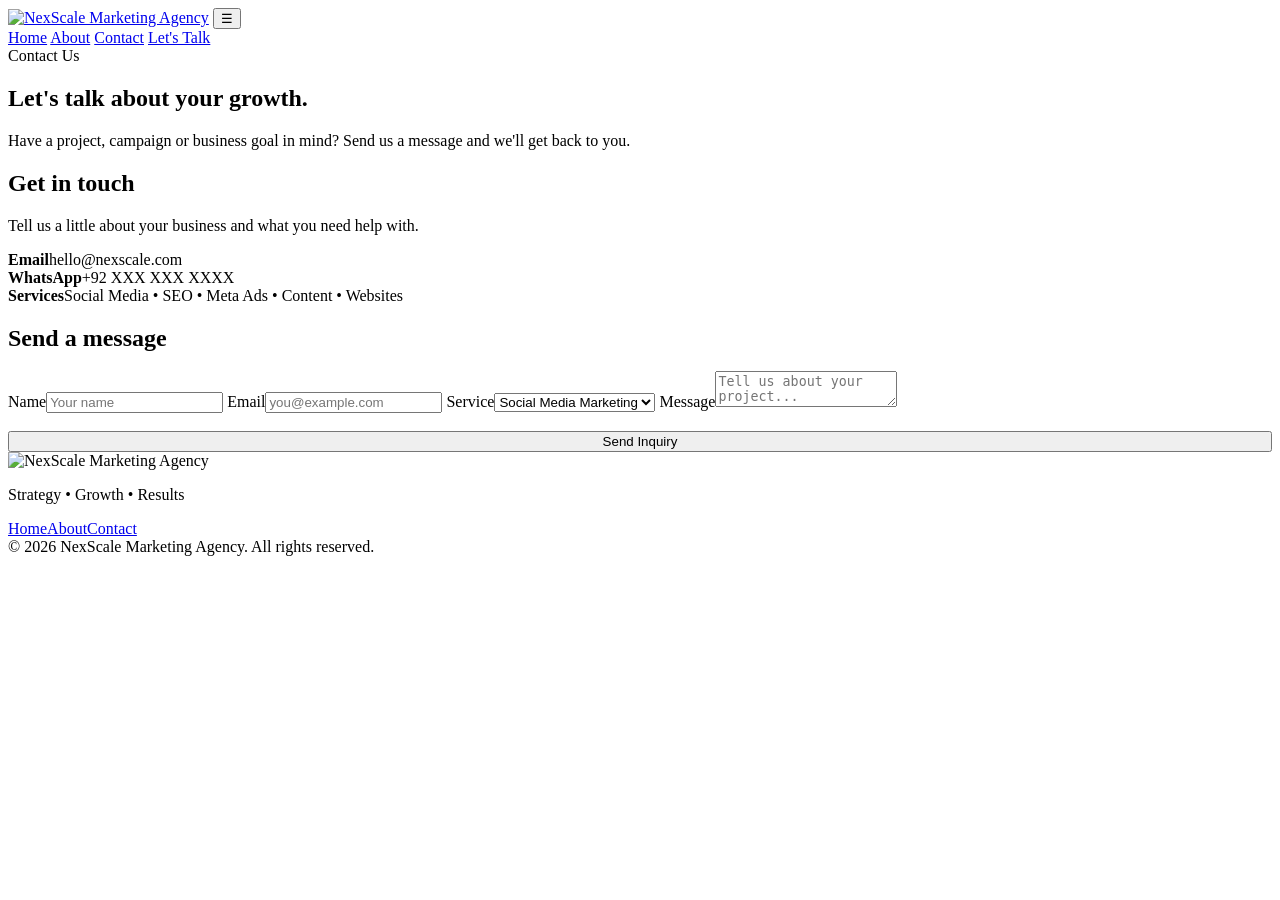
==== index.html @ 820cfad3 "Nexscale website" ====
<!doctype html>
<html lang="en">
<head>
<meta charset="utf-8">
<meta name="viewport" content="width=device-width,initial-scale=1">
<meta name="description" content="NexScale Marketing Agency — digital marketing services focused on strategy, growth and results.">
<title>Contact | NexScale Marketing Agency</title>
<link rel="stylesheet" href="style.css">
</head>
<body>
<header><div class="container nav">
<a href="index.html"><img class="logo" src="assets/logo.png" alt="NexScale Marketing Agency"></a>
<button class="menu" aria-label="Open menu">☰</button>
<nav>
    <a class="" href="index.html">Home</a>
    <a class="" href="about.html">About</a>
    <a class="active" href="contact.html">Contact</a>
    <a class="btn btn-primary" href="contact.html">Let's Talk</a></nav>
</div></header>

<main>
<section class="page-hero"><div class="container"><div class="kicker">Contact Us</div><h1>Let's talk about your <span>growth.</span></h1><p class="lead" style="margin-left:0;margin-bottom:0">Have a project, campaign or business goal in mind? Send us a message and we'll get back to you.</p></div></section>
<section class="section"><div class="container contact-grid">
<div class="contact-info">
<h2>Get in touch</h2>
<p style="color:var(--muted);margin-top:10px">Tell us a little about your business and what you need help with.</p>
<div class="contact-item"><strong>Email</strong><span>hello@nexscale.com</span></div>
<div class="contact-item"><strong>WhatsApp</strong><span>+92 XXX XXX XXXX</span></div>
<div class="contact-item"><strong>Services</strong><span>Social Media • SEO • Meta Ads • Content • Websites</span></div>
</div>
<form id="contact-form">
<h2>Send a message</h2>
<label for="name">Name</label><input id="name" name="name" required placeholder="Your name">
<label for="email">Email</label><input id="email" name="email" type="email" required placeholder="you@example.com">
<label for="service">Service</label><select id="service" name="service"><option>Social Media Marketing</option><option>Meta Advertising</option><option>SEO</option><option>Content Creation</option><option>Website Solutions</option><option>Other</option></select>
<label for="message">Message</label><textarea id="message" name="message" required placeholder="Tell us about your project..."></textarea>
<button class="btn btn-primary" type="submit" style="margin-top:18px;width:100%">Send Inquiry</button>
</form>
</div></section>
</main>

<footer><div class="container">
<div class="footer-top">
<div><img class="footer-logo" src="assets/logo.png" alt="NexScale Marketing Agency"><p>Strategy • Growth • Results</p></div>
<div class="footer-links"><a href="index.html">Home</a><a href="about.html">About</a><a href="contact.html">Contact</a></div>
</div>
<div class="copyright">© 2026 NexScale Marketing Agency. All rights reserved.</div>
</div></footer>
<script src="script.js"></script>
</body></html>
---- style.css ----
const menu=document.querySelector('.menu');
const nav=document.querySelector('nav');
if(menu) menu.addEventListener('click',()=>nav.classList.toggle('open'));
document.querySelectorAll('nav a').forEach(a=>a.addEventListener('click',()=>nav.classList.remove('open')));
const form=document.querySelector('#contact-form');
if(form){
  form.addEventListener('submit',e=>{
    e.preventDefault();
    const data=new FormData(form);
    const subject=encodeURIComponent('New NexScale Website Inquiry');
    const body=encodeURIComponent(
      `Name: ${data.get('name')}\nEmail: ${data.get('email')}\nService: ${data.get('service')}\nMessage: ${data.get('message')}`
    );
    window.location.href=`mailto:hello@nexscale.example?subject=${subject}&body=${body}`;
  });
}
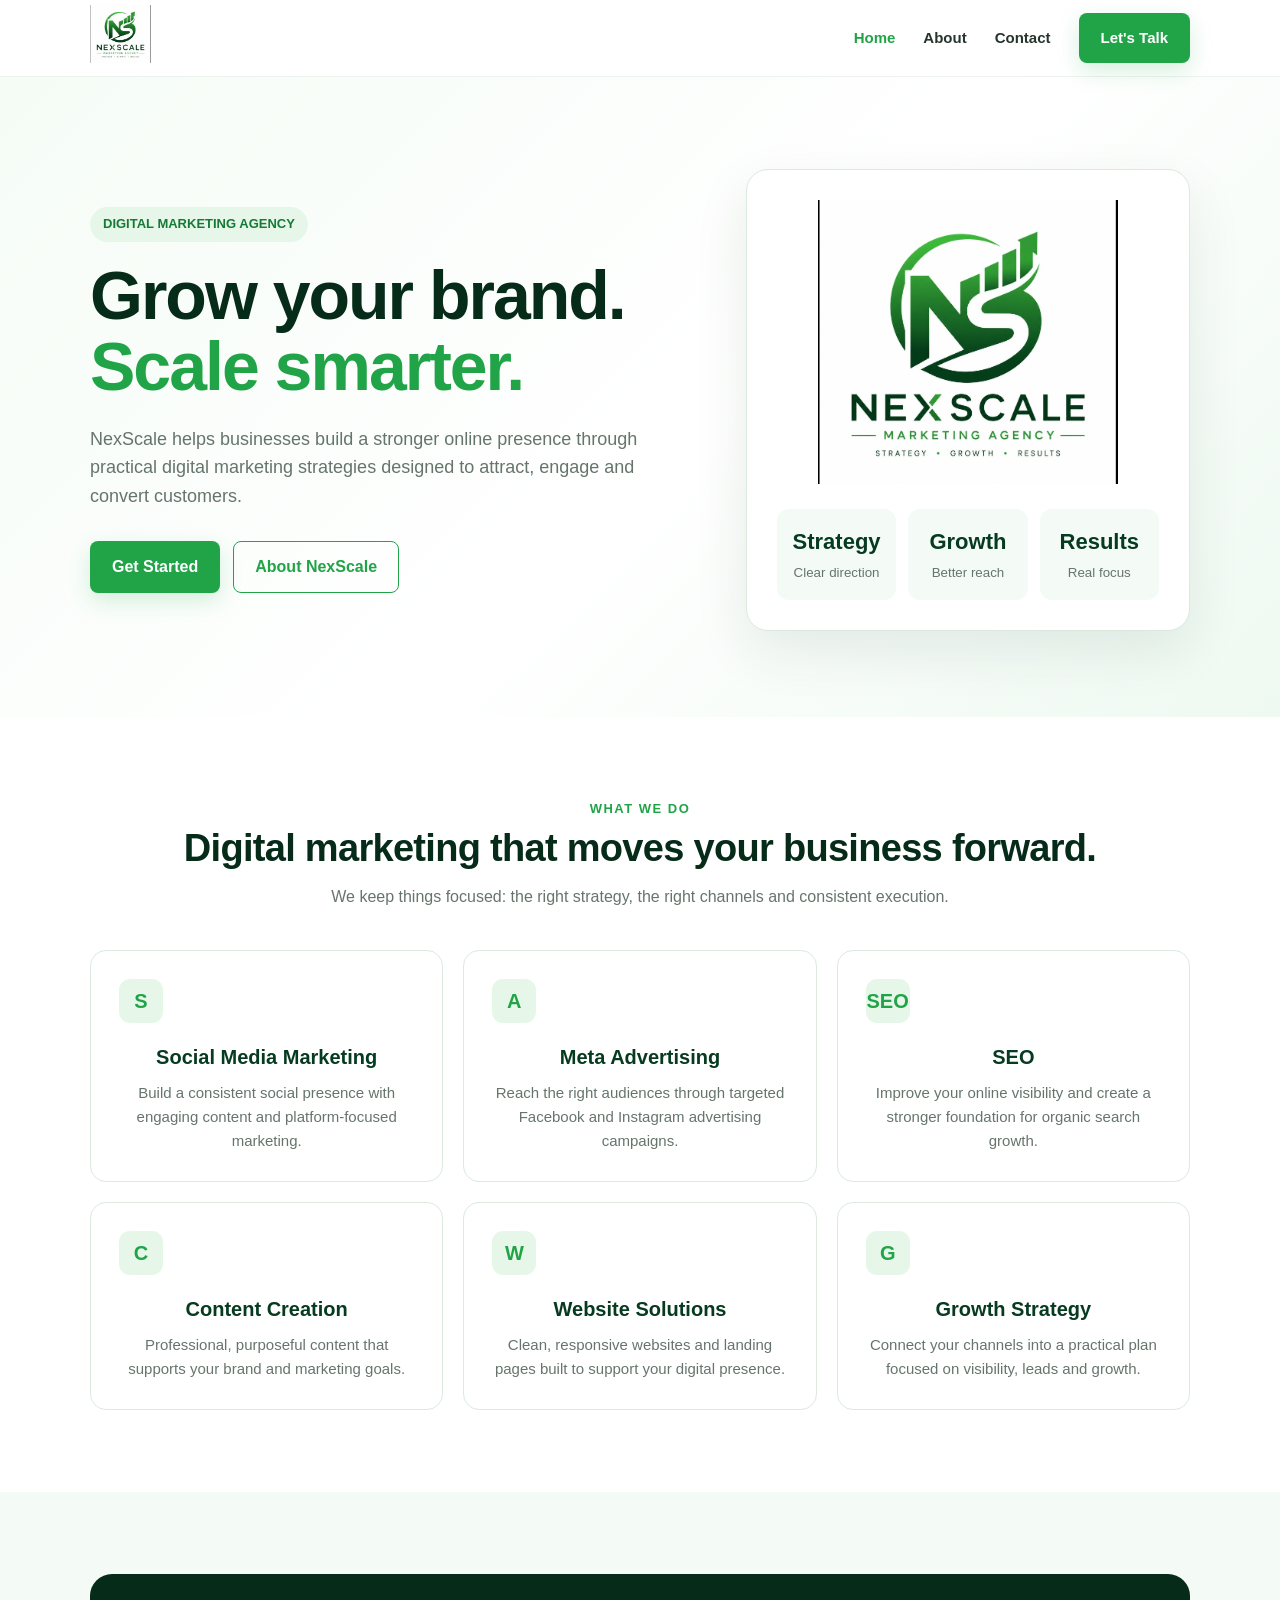
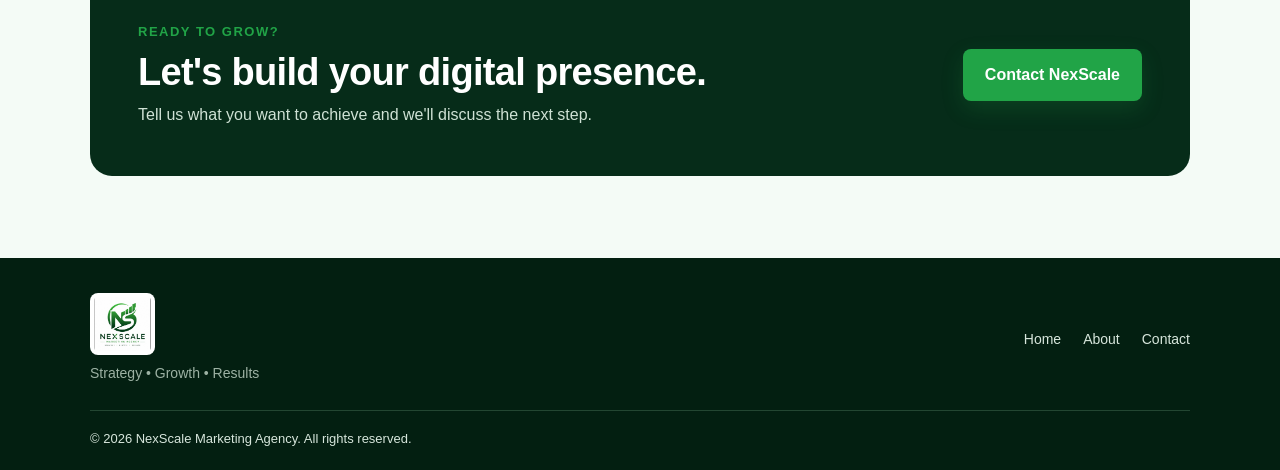
==== commit 87d626e8: "Fix website files and add logo" ====
--- a/index.html
+++ b/index.html
@@ -4,7 +4,7 @@
 <meta charset="utf-8">
 <meta name="viewport" content="width=device-width,initial-scale=1">
 <meta name="description" content="NexScale Marketing Agency — digital marketing services focused on strategy, growth and results.">
-<title>Contact | NexScale Marketing Agency</title>
+<title>Home | NexScale Marketing Agency</title>
 <link rel="stylesheet" href="style.css">
 </head>
 <body>
@@ -12,31 +12,43 @@
 <a href="index.html"><img class="logo" src="assets/logo.png" alt="NexScale Marketing Agency"></a>
 <button class="menu" aria-label="Open menu">☰</button>
 <nav>
-    <a class="" href="index.html">Home</a>
+    <a class="active" href="index.html">Home</a>
     <a class="" href="about.html">About</a>
-    <a class="active" href="contact.html">Contact</a>
+    <a class="" href="contact.html">Contact</a>
     <a class="btn btn-primary" href="contact.html">Let's Talk</a></nav>
 </div></header>
 
 <main>
-<section class="page-hero"><div class="container"><div class="kicker">Contact Us</div><h1>Let's talk about your <span>growth.</span></h1><p class="lead" style="margin-left:0;margin-bottom:0">Have a project, campaign or business goal in mind? Send us a message and we'll get back to you.</p></div></section>
-<section class="section"><div class="container contact-grid">
-<div class="contact-info">
-<h2>Get in touch</h2>
-<p style="color:var(--muted);margin-top:10px">Tell us a little about your business and what you need help with.</p>
-<div class="contact-item"><strong>Email</strong><span>hello@nexscale.com</span></div>
-<div class="contact-item"><strong>WhatsApp</strong><span>+92 XXX XXX XXXX</span></div>
-<div class="contact-item"><strong>Services</strong><span>Social Media • SEO • Meta Ads • Content • Websites</span></div>
+<section class="hero"><div class="container hero-grid">
+<div>
+<span class="badge">DIGITAL MARKETING AGENCY</span>
+<h1>Grow your brand.<br><span>Scale smarter.</span></h1>
+<p>NexScale helps businesses build a stronger online presence through practical digital marketing strategies designed to attract, engage and convert customers.</p>
+<div class="actions"><a class="btn btn-primary" href="contact.html">Get Started</a><a class="btn btn-outline" href="about.html">About NexScale</a></div>
 </div>
-<form id="contact-form">
-<h2>Send a message</h2>
-<label for="name">Name</label><input id="name" name="name" required placeholder="Your name">
-<label for="email">Email</label><input id="email" name="email" type="email" required placeholder="you@example.com">
-<label for="service">Service</label><select id="service" name="service"><option>Social Media Marketing</option><option>Meta Advertising</option><option>SEO</option><option>Content Creation</option><option>Website Solutions</option><option>Other</option></select>
-<label for="message">Message</label><textarea id="message" name="message" required placeholder="Tell us about your project..."></textarea>
-<button class="btn btn-primary" type="submit" style="margin-top:18px;width:100%">Send Inquiry</button>
-</form>
+<div class="hero-card"><img src="assets/logo.png" alt="NexScale logo"><div class="stats">
+<div class="stat"><strong>Strategy</strong><small>Clear direction</small></div>
+<div class="stat"><strong>Growth</strong><small>Better reach</small></div>
+<div class="stat"><strong>Results</strong><small>Real focus</small></div>
+</div></div>
 </div></section>
+
+<section class="section"><div class="container center">
+<div class="kicker">What We Do</div><h2>Digital marketing that moves your business forward.</h2>
+<p class="lead">We keep things focused: the right strategy, the right channels and consistent execution.</p>
+<div class="cards">
+<div class="card"><div class="icon">S</div><h3>Social Media Marketing</h3><p>Build a consistent social presence with engaging content and platform-focused marketing.</p></div>
+<div class="card"><div class="icon">A</div><h3>Meta Advertising</h3><p>Reach the right audiences through targeted Facebook and Instagram advertising campaigns.</p></div>
+<div class="card"><div class="icon">SEO</div><h3>SEO</h3><p>Improve your online visibility and create a stronger foundation for organic search growth.</p></div>
+<div class="card"><div class="icon">C</div><h3>Content Creation</h3><p>Professional, purposeful content that supports your brand and marketing goals.</p></div>
+<div class="card"><div class="icon">W</div><h3>Website Solutions</h3><p>Clean, responsive websites and landing pages built to support your digital presence.</p></div>
+<div class="card"><div class="icon">G</div><h3>Growth Strategy</h3><p>Connect your channels into a practical plan focused on visibility, leads and growth.</p></div>
+</div></div></section>
+
+<section class="section alt"><div class="container"><div class="cta">
+<div><div class="kicker">Ready to grow?</div><h2>Let's build your digital presence.</h2><p>Tell us what you want to achieve and we'll discuss the next step.</p></div>
+<a class="btn btn-primary" href="contact.html">Contact NexScale</a>
+</div></div></section>
 </main>
 
 <footer><div class="container">
--- a/style.css
+++ b/style.css
@@ -1,17 +1,86 @@
 
-const menu=document.querySelector('.menu');
-const nav=document.querySelector('nav');
-if(menu) menu.addEventListener('click',()=>nav.classList.toggle('open'));
-document.querySelectorAll('nav a').forEach(a=>a.addEventListener('click',()=>nav.classList.remove('open')));
-const form=document.querySelector('#contact-form');
-if(form){
-  form.addEventListener('submit',e=>{
-    e.preventDefault();
-    const data=new FormData(form);
-    const subject=encodeURIComponent('New NexScale Website Inquiry');
-    const body=encodeURIComponent(
-      `Name: ${data.get('name')}\nEmail: ${data.get('email')}\nService: ${data.get('service')}\nMessage: ${data.get('message')}`
-    );
-    window.location.href=`mailto:hello@nexscale.example?subject=${subject}&body=${body}`;
-  });
+:root{
+  --green:#21a447;
+  --dark:#073b20;
+  --deep:#062c19;
+  --light:#f4fbf6;
+  --text:#26352d;
+  --muted:#66756c;
+  --white:#fff;
+  --border:#dce9df;
 }
+*{box-sizing:border-box;margin:0;padding:0}
+html{scroll-behavior:smooth}
+body{font-family:Inter,Arial,Helvetica,sans-serif;color:var(--text);background:#fff;line-height:1.6}
+a{text-decoration:none;color:inherit}
+.container{width:min(1100px,92%);margin:auto}
+header{position:sticky;top:0;z-index:20;background:rgba(255,255,255,.96);backdrop-filter:blur(10px);border-bottom:1px solid #edf2ee}
+.nav{height:76px;display:flex;align-items:center;justify-content:space-between}
+.logo{height:58px;width:auto}
+nav{display:flex;gap:28px;align-items:center;font-weight:600;font-size:15px}
+nav a:hover,nav a.active{color:var(--green)}
+.btn{display:inline-flex;align-items:center;justify-content:center;padding:12px 21px;border-radius:8px;font-weight:700;transition:.2s;border:1px solid transparent}
+.btn-primary{background:var(--green);color:#fff;box-shadow:0 8px 22px rgba(33,164,71,.18)}
+.btn-primary:hover{transform:translateY(-2px);background:#188b3a}
+.btn-outline{border-color:var(--green);color:var(--green)}
+.btn-outline:hover{background:var(--green);color:#fff}
+.menu{display:none;background:none;border:0;font-size:28px;color:var(--dark)}
+.hero{background:linear-gradient(135deg,#f5fcf6 0%,#fff 55%,#eef9f1 100%);padding:92px 0 86px}
+.hero-grid{display:grid;grid-template-columns:1.15fr .85fr;gap:55px;align-items:center}
+.badge{display:inline-block;background:#e6f7ea;color:#147a34;padding:7px 13px;border-radius:30px;font-weight:700;font-size:13px;margin-bottom:18px}
+h1{font-size:clamp(42px,5.5vw,68px);line-height:1.05;color:var(--deep);letter-spacing:-2px}
+h1 span{color:var(--green)}
+.hero p{font-size:18px;color:var(--muted);max-width:650px;margin:22px 0 30px}
+.actions{display:flex;gap:13px;flex-wrap:wrap}
+.hero-card{background:#fff;border:1px solid var(--border);border-radius:22px;padding:30px;box-shadow:0 20px 55px rgba(7,59,32,.09)}
+.hero-card img{width:100%;max-width:300px;display:block;margin:auto}
+.stats{display:grid;grid-template-columns:repeat(3,1fr);gap:12px;margin-top:25px}
+.stat{background:var(--light);padding:15px;border-radius:12px;text-align:center}
+.stat strong{display:block;color:var(--dark);font-size:22px}
+.stat small{color:var(--muted)}
+.section{padding:82px 0}
+.section.alt{background:var(--light)}
+.center{text-align:center}
+.kicker{color:var(--green);font-size:13px;font-weight:800;letter-spacing:1.5px;text-transform:uppercase;margin-bottom:8px}
+h2{font-size:38px;line-height:1.15;color:var(--deep);letter-spacing:-.7px}
+.lead{max-width:680px;margin:13px auto 40px;color:var(--muted)}
+.cards{display:grid;grid-template-columns:repeat(3,1fr);gap:20px}
+.card{padding:28px;border:1px solid var(--border);border-radius:16px;background:#fff}
+.icon{width:44px;height:44px;border-radius:11px;background:#e6f7ea;color:var(--green);display:grid;place-items:center;font-size:20px;font-weight:800;margin-bottom:18px}
+.card h3{color:var(--dark);margin-bottom:8px;font-size:20px}
+.card p{color:var(--muted);font-size:15px}
+.cta{background:var(--deep);color:#fff;border-radius:22px;padding:48px;display:flex;align-items:center;justify-content:space-between;gap:25px}
+.cta h2{color:#fff;margin-bottom:8px}
+.cta p{color:#cfe2d5}
+.page-hero{padding:72px 0;background:linear-gradient(135deg,#f4fbf6,#fff)}
+.page-hero h1{font-size:52px}
+.two-col{display:grid;grid-template-columns:1fr 1fr;gap:55px;align-items:center}
+.two-col p{color:var(--muted);margin:12px 0}
+.checks{list-style:none;margin-top:20px}
+.checks li{margin:10px 0;color:var(--text)}
+.checks li:before{content:"✓";color:var(--green);font-weight:900;margin-right:10px}
+.contact-grid{display:grid;grid-template-columns:.8fr 1.2fr;gap:30px}
+.contact-info{padding:30px;background:var(--light);border-radius:18px}
+.contact-item{padding:18px 0;border-bottom:1px solid var(--border)}
+.contact-item:last-child{border-bottom:0}
+.contact-item strong{display:block;color:var(--dark)}
+.contact-item span{color:var(--muted)}
+form{border:1px solid var(--border);padding:30px;border-radius:18px}
+label{display:block;font-weight:700;font-size:14px;margin:14px 0 7px}
+input,textarea,select{width:100%;padding:13px 14px;border:1px solid #cfded3;border-radius:8px;font:inherit;outline:none}
+input:focus,textarea:focus,select:focus{border-color:var(--green);box-shadow:0 0 0 3px #e6f7ea}
+textarea{min-height:135px;resize:vertical}
+footer{background:#031f11;color:#d7e6dc;padding:35px 0 20px}
+.footer-top{display:flex;justify-content:space-between;gap:30px;align-items:center}
+.footer-logo{height:62px;background:#fff;border-radius:8px;padding:4px}
+footer p{color:#9db2a4;font-size:14px}
+.footer-links{display:flex;gap:22px;font-size:14px}
+.copyright{border-top:1px solid #234632;margin-top:25px;padding-top:18px;font-size:13px}
+@media(max-width:800px){
+ nav{display:none;position:absolute;top:76px;left:0;right:0;background:#fff;padding:20px 5%;border-bottom:1px solid var(--border);flex-direction:column;align-items:flex-start}
+ nav.open{display:flex}.menu{display:block}.nav .btn{display:none}
+ .hero-grid,.two-col,.contact-grid{grid-template-columns:1fr}.hero{padding:65px 0}.hero-card{order:-1}
+ .cards{grid-template-columns:1fr}.section{padding:62px 0}
+ .cta{padding:32px;display:block}.cta .btn{margin-top:20px}
+ .footer-top{display:block}.footer-links{margin-top:20px}
+}
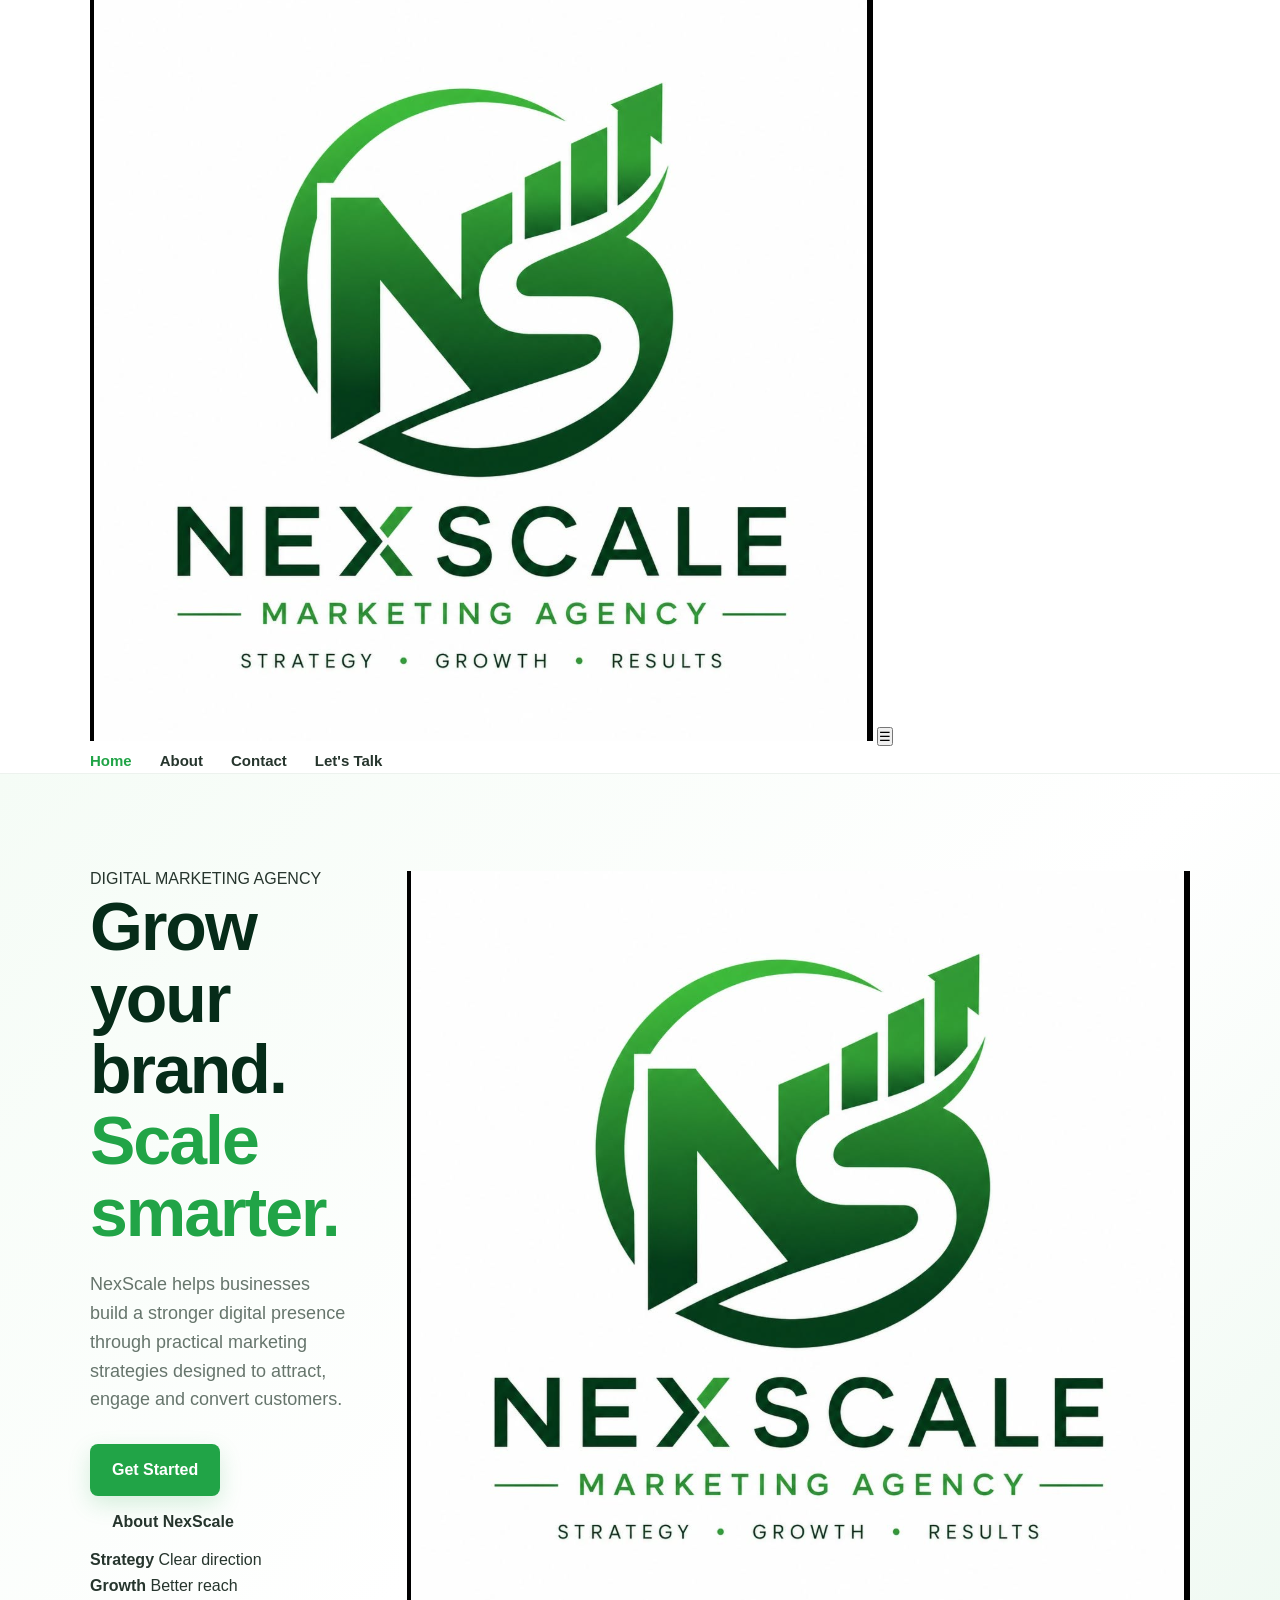
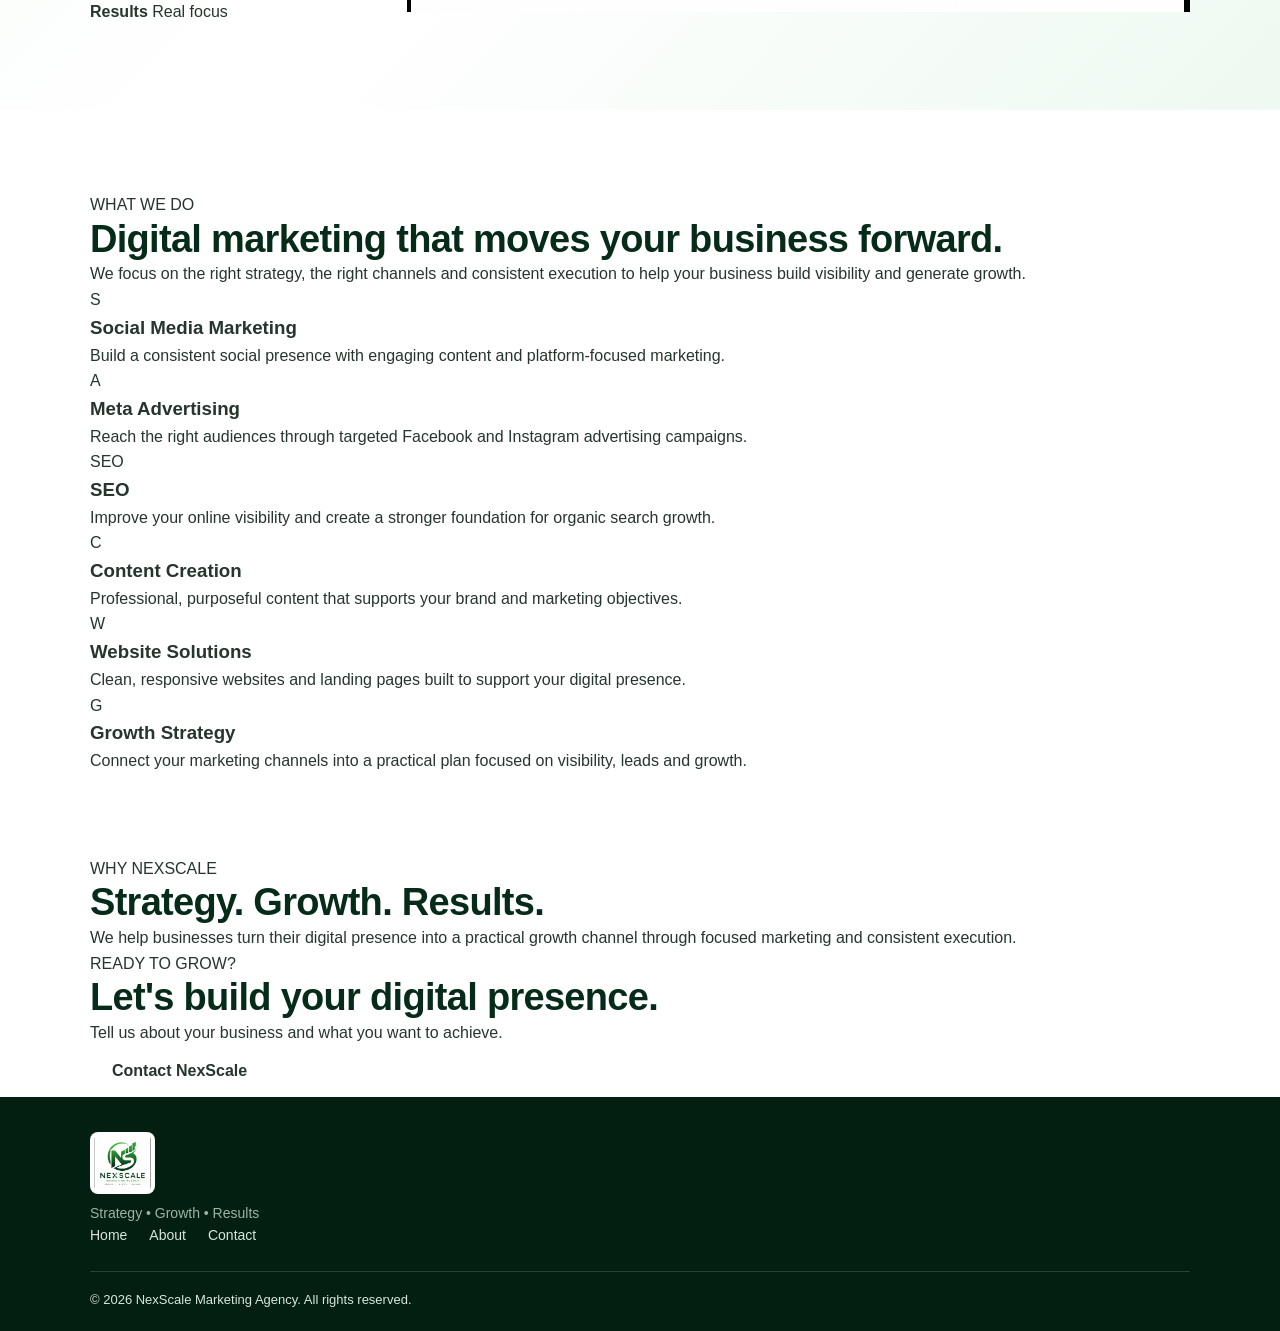
==== commit e0f5ffb0: "Update index.html" ====
--- a/index.html
+++ b/index.html
@@ -1,62 +1,227 @@
-<!doctype html>
+<!DOCTYPE html>
 <html lang="en">
 <head>
-<meta charset="utf-8">
-<meta name="viewport" content="width=device-width,initial-scale=1">
-<meta name="description" content="NexScale Marketing Agency — digital marketing services focused on strategy, growth and results.">
-<title>Home | NexScale Marketing Agency</title>
-<link rel="stylesheet" href="style.css">
+  <meta charset="UTF-8">
+  <meta name="viewport" content="width=device-width, initial-scale=1.0">
+  <meta name="description" content="NexScale Marketing Agency helps businesses grow through digital marketing, social media, SEO, advertising and website solutions.">
+  <title>NexScale Marketing Agency | Strategy • Growth • Results</title>
+  <link rel="stylesheet" href="./style.css">
 </head>
+
 <body>
-<header><div class="container nav">
-<a href="index.html"><img class="logo" src="assets/logo.png" alt="NexScale Marketing Agency"></a>
-<button class="menu" aria-label="Open menu">☰</button>
-<nav>
-    <a class="active" href="index.html">Home</a>
-    <a class="" href="about.html">About</a>
-    <a class="" href="contact.html">Contact</a>
-    <a class="btn btn-primary" href="contact.html">Let's Talk</a></nav>
-</div></header>
+
+<header class="site-header">
+  <div class="container nav-wrap">
+
+    <a href="index.html" class="brand">
+      <img src="./assets/logo.png" alt="NexScale Marketing Agency">
+    </a>
+
+    <button class="menu-btn" aria-label="Open navigation">☰</button>
+
+    <nav class="main-nav">
+      <a class="active" href="index.html">Home</a>
+      <a href="about.html">About</a>
+      <a href="contact.html">Contact</a>
+      <a href="contact.html" class="nav-button">Let's Talk</a>
+    </nav>
+
+  </div>
+</header>
 
 <main>
-<section class="hero"><div class="container hero-grid">
-<div>
-<span class="badge">DIGITAL MARKETING AGENCY</span>
-<h1>Grow your brand.<br><span>Scale smarter.</span></h1>
-<p>NexScale helps businesses build a stronger online presence through practical digital marketing strategies designed to attract, engage and convert customers.</p>
-<div class="actions"><a class="btn btn-primary" href="contact.html">Get Started</a><a class="btn btn-outline" href="about.html">About NexScale</a></div>
-</div>
-<div class="hero-card"><img src="assets/logo.png" alt="NexScale logo"><div class="stats">
-<div class="stat"><strong>Strategy</strong><small>Clear direction</small></div>
-<div class="stat"><strong>Growth</strong><small>Better reach</small></div>
-<div class="stat"><strong>Results</strong><small>Real focus</small></div>
-</div></div>
-</div></section>
-
-<section class="section"><div class="container center">
-<div class="kicker">What We Do</div><h2>Digital marketing that moves your business forward.</h2>
-<p class="lead">We keep things focused: the right strategy, the right channels and consistent execution.</p>
-<div class="cards">
-<div class="card"><div class="icon">S</div><h3>Social Media Marketing</h3><p>Build a consistent social presence with engaging content and platform-focused marketing.</p></div>
-<div class="card"><div class="icon">A</div><h3>Meta Advertising</h3><p>Reach the right audiences through targeted Facebook and Instagram advertising campaigns.</p></div>
-<div class="card"><div class="icon">SEO</div><h3>SEO</h3><p>Improve your online visibility and create a stronger foundation for organic search growth.</p></div>
-<div class="card"><div class="icon">C</div><h3>Content Creation</h3><p>Professional, purposeful content that supports your brand and marketing goals.</p></div>
-<div class="card"><div class="icon">W</div><h3>Website Solutions</h3><p>Clean, responsive websites and landing pages built to support your digital presence.</p></div>
-<div class="card"><div class="icon">G</div><h3>Growth Strategy</h3><p>Connect your channels into a practical plan focused on visibility, leads and growth.</p></div>
-</div></div></section>
-
-<section class="section alt"><div class="container"><div class="cta">
-<div><div class="kicker">Ready to grow?</div><h2>Let's build your digital presence.</h2><p>Tell us what you want to achieve and we'll discuss the next step.</p></div>
-<a class="btn btn-primary" href="contact.html">Contact NexScale</a>
-</div></div></section>
+
+<section class="hero">
+  <div class="container hero-grid">
+
+    <div class="hero-content">
+
+      <div class="eyebrow">DIGITAL MARKETING AGENCY</div>
+
+      <h1>
+        Grow your brand.
+        <span>Scale smarter.</span>
+      </h1>
+
+      <p>
+        NexScale helps businesses build a stronger digital presence through
+        practical marketing strategies designed to attract, engage and convert customers.
+      </p>
+
+      <div class="hero-buttons">
+        <a href="contact.html" class="btn btn-primary">Get Started</a>
+        <a href="about.html" class="btn btn-secondary">About NexScale</a>
+      </div>
+
+      <div class="mini-stats">
+        <div>
+          <strong>Strategy</strong>
+          <span>Clear direction</span>
+        </div>
+
+        <div>
+          <strong>Growth</strong>
+          <span>Better reach</span>
+        </div>
+
+        <div>
+          <strong>Results</strong>
+          <span>Real focus</span>
+        </div>
+      </div>
+
+    </div>
+
+    <div class="hero-visual">
+      <div class="logo-card">
+        <img src="./assets/logo.png" alt="NexScale logo">
+      </div>
+    </div>
+
+  </div>
+</section>
+
+
+<section class="section">
+  <div class="container">
+
+    <div class="section-heading">
+      <div class="eyebrow">WHAT WE DO</div>
+      <h2>Digital marketing that moves your business forward.</h2>
+      <p>
+        We focus on the right strategy, the right channels and consistent execution
+        to help your business build visibility and generate growth.
+      </p>
+    </div>
+
+    <div class="services-grid">
+
+      <article class="service-card">
+        <div class="service-icon">S</div>
+        <h3>Social Media Marketing</h3>
+        <p>
+          Build a consistent social presence with engaging content and
+          platform-focused marketing.
+        </p>
+      </article>
+
+      <article class="service-card">
+        <div class="service-icon">A</div>
+        <h3>Meta Advertising</h3>
+        <p>
+          Reach the right audiences through targeted Facebook and Instagram
+          advertising campaigns.
+        </p>
+      </article>
+
+      <article class="service-card">
+        <div class="service-icon">SEO</div>
+        <h3>SEO</h3>
+        <p>
+          Improve your online visibility and create a stronger foundation
+          for organic search growth.
+        </p>
+      </article>
+
+      <article class="service-card">
+        <div class="service-icon">C</div>
+        <h3>Content Creation</h3>
+        <p>
+          Professional, purposeful content that supports your brand and
+          marketing objectives.
+        </p>
+      </article>
+
+      <article class="service-card">
+        <div class="service-icon">W</div>
+        <h3>Website Solutions</h3>
+        <p>
+          Clean, responsive websites and landing pages built to support
+          your digital presence.
+        </p>
+      </article>
+
+      <article class="service-card">
+        <div class="service-icon">G</div>
+        <h3>Growth Strategy</h3>
+        <p>
+          Connect your marketing channels into a practical plan focused
+          on visibility, leads and growth.
+        </p>
+      </article>
+
+    </div>
+
+  </div>
+</section>
+
+
+<section class="about-strip">
+  <div class="container about-strip-grid">
+
+    <div>
+      <div class="eyebrow">WHY NEXSCALE</div>
+      <h2>Strategy. Growth. Results.</h2>
+    </div>
+
+    <p>
+      We help businesses turn their digital presence into a practical
+      growth channel through focused marketing and consistent execution.
+    </p>
+
+  </div>
+</section>
+
+
+<section class="cta-section">
+  <div class="container">
+
+    <div class="cta-box">
+
+      <div>
+        <div class="eyebrow">READY TO GROW?</div>
+        <h2>Let's build your digital presence.</h2>
+        <p>
+          Tell us about your business and what you want to achieve.
+        </p>
+      </div>
+
+      <a href="contact.html" class="btn btn-white">Contact NexScale</a>
+
+    </div>
+
+  </div>
+</section>
+
 </main>
 
-<footer><div class="container">
-<div class="footer-top">
-<div><img class="footer-logo" src="assets/logo.png" alt="NexScale Marketing Agency"><p>Strategy • Growth • Results</p></div>
-<div class="footer-links"><a href="index.html">Home</a><a href="about.html">About</a><a href="contact.html">Contact</a></div>
-</div>
-<div class="copyright">© 2026 NexScale Marketing Agency. All rights reserved.</div>
-</div></footer>
-<script src="script.js"></script>
-</body></html>+
+<footer class="footer">
+  <div class="container">
+
+    <div class="footer-grid">
+
+      <div>
+        <img class="footer-logo" src="./assets/logo.png" alt="NexScale Marketing Agency">
+        <p>Strategy • Growth • Results</p>
+      </div>
+
+      <div class="footer-links">
+        <a href="index.html">Home</a>
+        <a href="about.html">About</a>
+        <a href="contact.html">Contact</a>
+      </div>
+
+    </div>
+
+    <div class="copyright">
+      © 2026 NexScale Marketing Agency. All rights reserved.
+    </div>
+
+  </div>
+</footer>
+
+<script src="./script.js"></script>
+
+</body>
+</html>
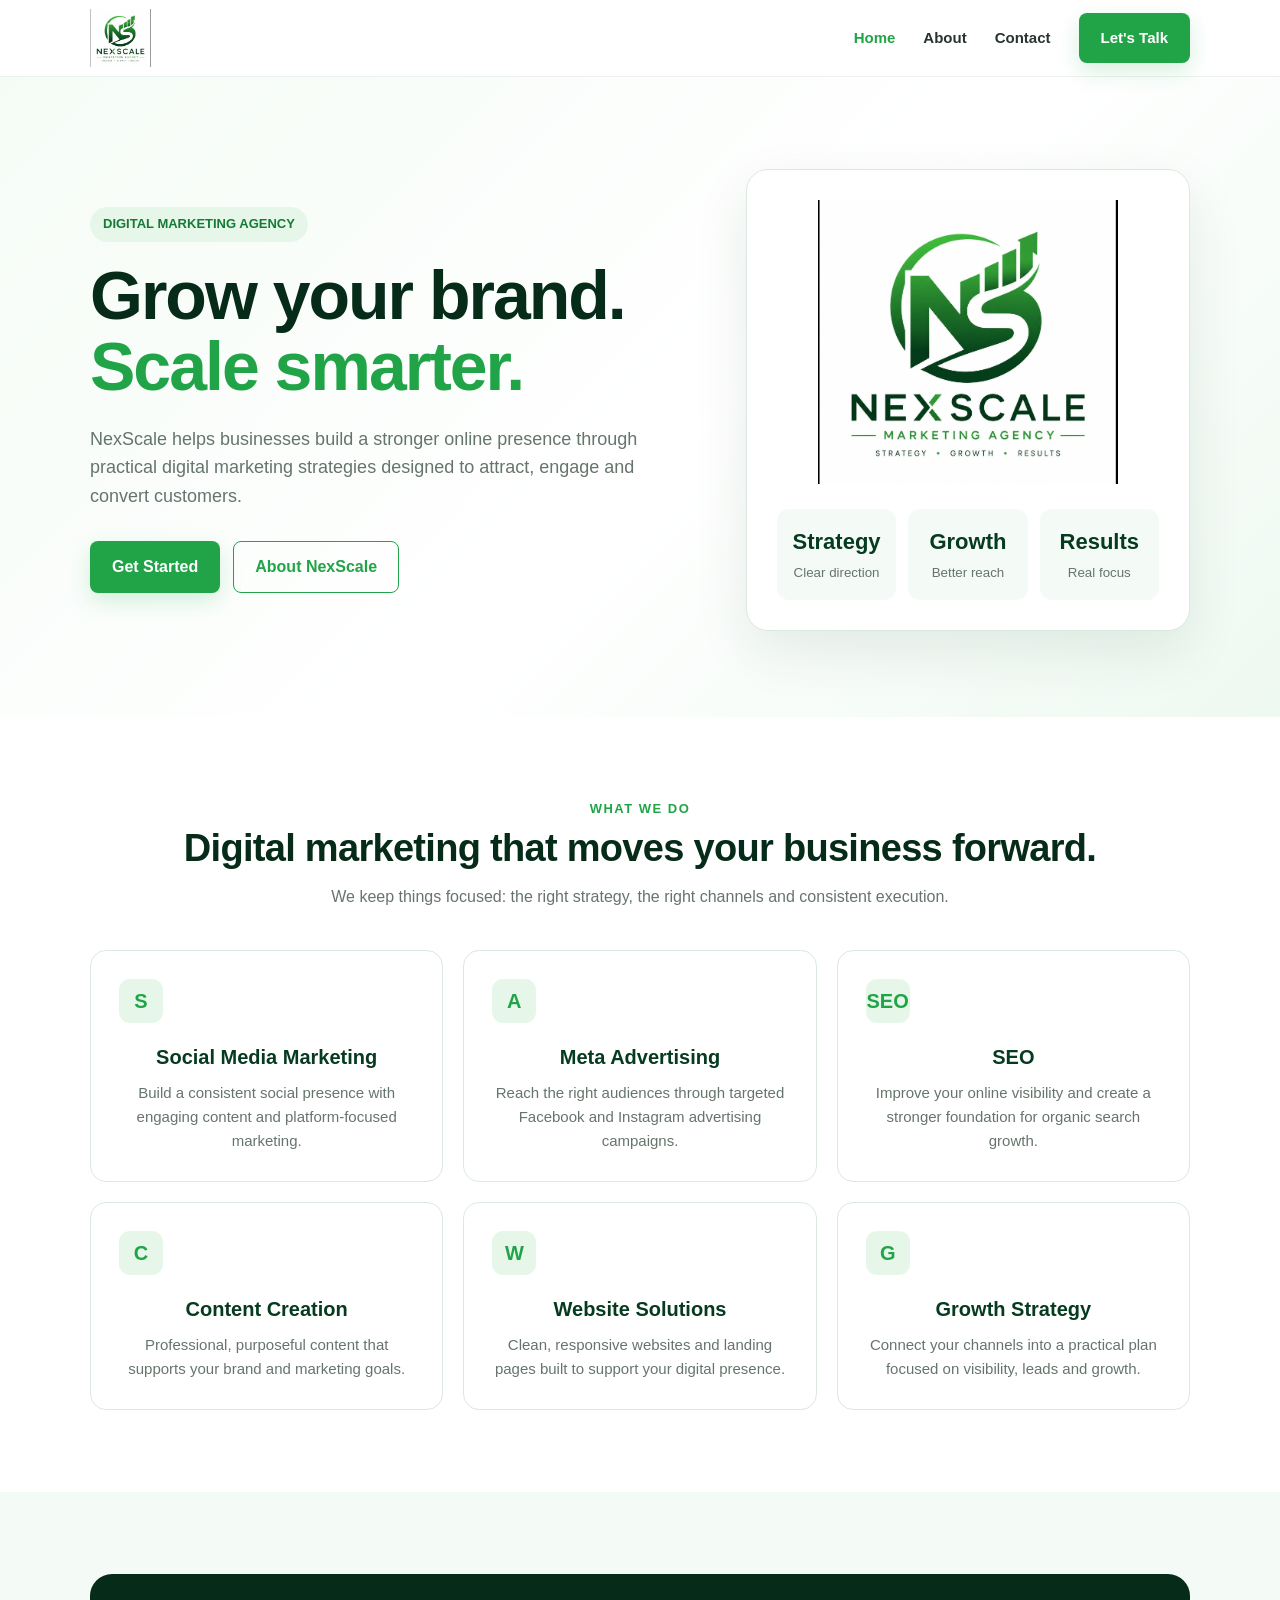
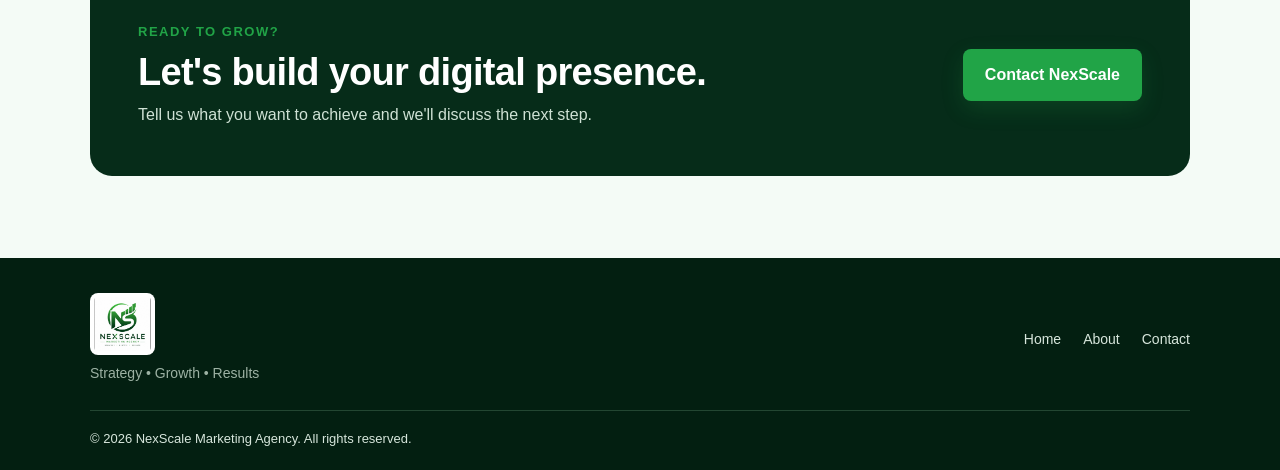
==== commit d806da1a: "Update index.html" ====
--- a/index.html
+++ b/index.html
@@ -1,227 +1,278 @@
-<!DOCTYPE html>
+<!doctype html>
 <html lang="en">
 <head>
-  <meta charset="UTF-8">
-  <meta name="viewport" content="width=device-width, initial-scale=1.0">
-  <meta name="description" content="NexScale Marketing Agency helps businesses grow through digital marketing, social media, SEO, advertising and website solutions.">
-  <title>NexScale Marketing Agency | Strategy • Growth • Results</title>
-  <link rel="stylesheet" href="./style.css">
+<meta charset="utf-8">
+<meta name="viewport" content="width=device-width,initial-scale=1">
+<meta name="description" content="NexScale Marketing Agency — digital marketing services focused on strategy, growth and results.">
+<title>Home | NexScale Marketing Agency</title>
+<link rel="stylesheet" href="style.css">
 </head>
 
 <body>
 
-<header class="site-header">
-  <div class="container nav-wrap">
-
-    <a href="index.html" class="brand">
-      <img src="./assets/logo.png" alt="NexScale Marketing Agency">
-    </a>
-
-    <button class="menu-btn" aria-label="Open navigation">☰</button>
-
-    <nav class="main-nav">
-      <a class="active" href="index.html">Home</a>
-      <a href="about.html">About</a>
-      <a href="contact.html">Contact</a>
-      <a href="contact.html" class="nav-button">Let's Talk</a>
-    </nav>
-
-  </div>
+<header>
+<div class="container nav">
+
+<a href="index.html">
+<img class="logo" src="assets/logo.png" alt="NexScale Marketing Agency">
+</a>
+
+<button class="menu" aria-label="Open menu">☰</button>
+
+<nav>
+<a class="active" href="index.html">Home</a>
+<a href="about.html">About</a>
+<a href="contact.html">Contact</a>
+<a class="btn btn-primary" href="contact.html">Let's Talk</a>
+</nav>
+
+</div>
 </header>
 
+
 <main>
 
 <section class="hero">
-  <div class="container hero-grid">
-
-    <div class="hero-content">
-
-      <div class="eyebrow">DIGITAL MARKETING AGENCY</div>
-
-      <h1>
-        Grow your brand.
-        <span>Scale smarter.</span>
-      </h1>
-
-      <p>
-        NexScale helps businesses build a stronger digital presence through
-        practical marketing strategies designed to attract, engage and convert customers.
-      </p>
-
-      <div class="hero-buttons">
-        <a href="contact.html" class="btn btn-primary">Get Started</a>
-        <a href="about.html" class="btn btn-secondary">About NexScale</a>
-      </div>
-
-      <div class="mini-stats">
-        <div>
-          <strong>Strategy</strong>
-          <span>Clear direction</span>
-        </div>
-
-        <div>
-          <strong>Growth</strong>
-          <span>Better reach</span>
-        </div>
-
-        <div>
-          <strong>Results</strong>
-          <span>Real focus</span>
-        </div>
-      </div>
-
-    </div>
-
-    <div class="hero-visual">
-      <div class="logo-card">
-        <img src="./assets/logo.png" alt="NexScale logo">
-      </div>
-    </div>
-
-  </div>
+
+<div class="container hero-grid">
+
+<div>
+
+<span class="badge">DIGITAL MARKETING AGENCY</span>
+
+<h1>
+Grow your brand.<br>
+<span>Scale smarter.</span>
+</h1>
+
+<p>
+NexScale helps businesses build a stronger online presence through practical digital marketing strategies designed to attract, engage and convert customers.
+</p>
+
+<div class="actions">
+
+<a class="btn btn-primary" href="contact.html">
+Get Started
+</a>
+
+<a class="btn btn-outline" href="about.html">
+About NexScale
+</a>
+
+</div>
+
+</div>
+
+
+<div class="hero-card">
+
+<img
+src="assets/logo.png"
+alt="NexScale Marketing Agency"
+>
+
+<div class="stats">
+
+<div class="stat">
+<strong>Strategy</strong>
+<small>Clear direction</small>
+</div>
+
+<div class="stat">
+<strong>Growth</strong>
+<small>Better reach</small>
+</div>
+
+<div class="stat">
+<strong>Results</strong>
+<small>Real focus</small>
+</div>
+
+</div>
+
+</div>
+
+</div>
+
 </section>
 
 
 <section class="section">
-  <div class="container">
-
-    <div class="section-heading">
-      <div class="eyebrow">WHAT WE DO</div>
-      <h2>Digital marketing that moves your business forward.</h2>
-      <p>
-        We focus on the right strategy, the right channels and consistent execution
-        to help your business build visibility and generate growth.
-      </p>
-    </div>
-
-    <div class="services-grid">
-
-      <article class="service-card">
-        <div class="service-icon">S</div>
-        <h3>Social Media Marketing</h3>
-        <p>
-          Build a consistent social presence with engaging content and
-          platform-focused marketing.
-        </p>
-      </article>
-
-      <article class="service-card">
-        <div class="service-icon">A</div>
-        <h3>Meta Advertising</h3>
-        <p>
-          Reach the right audiences through targeted Facebook and Instagram
-          advertising campaigns.
-        </p>
-      </article>
-
-      <article class="service-card">
-        <div class="service-icon">SEO</div>
-        <h3>SEO</h3>
-        <p>
-          Improve your online visibility and create a stronger foundation
-          for organic search growth.
-        </p>
-      </article>
-
-      <article class="service-card">
-        <div class="service-icon">C</div>
-        <h3>Content Creation</h3>
-        <p>
-          Professional, purposeful content that supports your brand and
-          marketing objectives.
-        </p>
-      </article>
-
-      <article class="service-card">
-        <div class="service-icon">W</div>
-        <h3>Website Solutions</h3>
-        <p>
-          Clean, responsive websites and landing pages built to support
-          your digital presence.
-        </p>
-      </article>
-
-      <article class="service-card">
-        <div class="service-icon">G</div>
-        <h3>Growth Strategy</h3>
-        <p>
-          Connect your marketing channels into a practical plan focused
-          on visibility, leads and growth.
-        </p>
-      </article>
-
-    </div>
-
-  </div>
+
+<div class="container center">
+
+<div class="kicker">What We Do</div>
+
+<h2>
+Digital marketing that moves your business forward.
+</h2>
+
+<p class="lead">
+We keep things focused: the right strategy, the right channels and consistent execution.
+</p>
+
+
+<div class="cards">
+
+
+<div class="card">
+
+<div class="icon">S</div>
+
+<h3>Social Media Marketing</h3>
+
+<p>
+Build a consistent social presence with engaging content and platform-focused marketing.
+</p>
+
+</div>
+
+
+<div class="card">
+
+<div class="icon">A</div>
+
+<h3>Meta Advertising</h3>
+
+<p>
+Reach the right audiences through targeted Facebook and Instagram advertising campaigns.
+</p>
+
+</div>
+
+
+<div class="card">
+
+<div class="icon">SEO</div>
+
+<h3>SEO</h3>
+
+<p>
+Improve your online visibility and create a stronger foundation for organic search growth.
+</p>
+
+</div>
+
+
+<div class="card">
+
+<div class="icon">C</div>
+
+<h3>Content Creation</h3>
+
+<p>
+Professional, purposeful content that supports your brand and marketing goals.
+</p>
+
+</div>
+
+
+<div class="card">
+
+<div class="icon">W</div>
+
+<h3>Website Solutions</h3>
+
+<p>
+Clean, responsive websites and landing pages built to support your digital presence.
+</p>
+
+</div>
+
+
+<div class="card">
+
+<div class="icon">G</div>
+
+<h3>Growth Strategy</h3>
+
+<p>
+Connect your channels into a practical plan focused on visibility, leads and growth.
+</p>
+
+</div>
+
+
+</div>
+
+</div>
+
 </section>
 
 
-<section class="about-strip">
-  <div class="container about-strip-grid">
-
-    <div>
-      <div class="eyebrow">WHY NEXSCALE</div>
-      <h2>Strategy. Growth. Results.</h2>
-    </div>
-
-    <p>
-      We help businesses turn their digital presence into a practical
-      growth channel through focused marketing and consistent execution.
-    </p>
-
-  </div>
+<section class="section alt">
+
+<div class="container">
+
+<div class="cta">
+
+<div>
+
+<div class="kicker">Ready to grow?</div>
+
+<h2>
+Let's build your digital presence.
+</h2>
+
+<p>
+Tell us what you want to achieve and we'll discuss the next step.
+</p>
+
+</div>
+
+<a class="btn btn-primary" href="contact.html">
+Contact NexScale
+</a>
+
+</div>
+
+</div>
+
 </section>
 
-
-<section class="cta-section">
-  <div class="container">
-
-    <div class="cta-box">
-
-      <div>
-        <div class="eyebrow">READY TO GROW?</div>
-        <h2>Let's build your digital presence.</h2>
-        <p>
-          Tell us about your business and what you want to achieve.
-        </p>
-      </div>
-
-      <a href="contact.html" class="btn btn-white">Contact NexScale</a>
-
-    </div>
-
-  </div>
-</section>
-
 </main>
 
 
-<footer class="footer">
-  <div class="container">
-
-    <div class="footer-grid">
-
-      <div>
-        <img class="footer-logo" src="./assets/logo.png" alt="NexScale Marketing Agency">
-        <p>Strategy • Growth • Results</p>
-      </div>
-
-      <div class="footer-links">
-        <a href="index.html">Home</a>
-        <a href="about.html">About</a>
-        <a href="contact.html">Contact</a>
-      </div>
-
-    </div>
-
-    <div class="copyright">
-      © 2026 NexScale Marketing Agency. All rights reserved.
-    </div>
-
-  </div>
+<footer>
+
+<div class="container">
+
+<div class="footer-top">
+
+<div>
+
+<img
+class="footer-logo"
+src="assets/logo.png"
+alt="NexScale Marketing Agency"
+>
+
+<p>Strategy • Growth • Results</p>
+
+</div>
+
+
+<div class="footer-links">
+
+<a href="index.html">Home</a>
+<a href="about.html">About</a>
+<a href="contact.html">Contact</a>
+
+</div>
+
+</div>
+
+
+<div class="copyright">
+© 2026 NexScale Marketing Agency. All rights reserved.
+</div>
+
+</div>
+
 </footer>
 
-<script src="./script.js"></script>
+
+<script src="script.js"></script>
 
 </body>
 </html>
--- a/style.css
+++ b/style.css
@@ -1,4 +1,3 @@
-
 :root{
   --green:#21a447;
   --dark:#073b20;
@@ -9,78 +8,520 @@
   --white:#fff;
   --border:#dce9df;
 }
-*{box-sizing:border-box;margin:0;padding:0}
-html{scroll-behavior:smooth}
-body{font-family:Inter,Arial,Helvetica,sans-serif;color:var(--text);background:#fff;line-height:1.6}
-a{text-decoration:none;color:inherit}
-.container{width:min(1100px,92%);margin:auto}
-header{position:sticky;top:0;z-index:20;background:rgba(255,255,255,.96);backdrop-filter:blur(10px);border-bottom:1px solid #edf2ee}
-.nav{height:76px;display:flex;align-items:center;justify-content:space-between}
-.logo{height:58px;width:auto}
-nav{display:flex;gap:28px;align-items:center;font-weight:600;font-size:15px}
-nav a:hover,nav a.active{color:var(--green)}
-.btn{display:inline-flex;align-items:center;justify-content:center;padding:12px 21px;border-radius:8px;font-weight:700;transition:.2s;border:1px solid transparent}
-.btn-primary{background:var(--green);color:#fff;box-shadow:0 8px 22px rgba(33,164,71,.18)}
-.btn-primary:hover{transform:translateY(-2px);background:#188b3a}
-.btn-outline{border-color:var(--green);color:var(--green)}
-.btn-outline:hover{background:var(--green);color:#fff}
-.menu{display:none;background:none;border:0;font-size:28px;color:var(--dark)}
-.hero{background:linear-gradient(135deg,#f5fcf6 0%,#fff 55%,#eef9f1 100%);padding:92px 0 86px}
-.hero-grid{display:grid;grid-template-columns:1.15fr .85fr;gap:55px;align-items:center}
-.badge{display:inline-block;background:#e6f7ea;color:#147a34;padding:7px 13px;border-radius:30px;font-weight:700;font-size:13px;margin-bottom:18px}
-h1{font-size:clamp(42px,5.5vw,68px);line-height:1.05;color:var(--deep);letter-spacing:-2px}
-h1 span{color:var(--green)}
-.hero p{font-size:18px;color:var(--muted);max-width:650px;margin:22px 0 30px}
-.actions{display:flex;gap:13px;flex-wrap:wrap}
-.hero-card{background:#fff;border:1px solid var(--border);border-radius:22px;padding:30px;box-shadow:0 20px 55px rgba(7,59,32,.09)}
-.hero-card img{width:100%;max-width:300px;display:block;margin:auto}
-.stats{display:grid;grid-template-columns:repeat(3,1fr);gap:12px;margin-top:25px}
-.stat{background:var(--light);padding:15px;border-radius:12px;text-align:center}
-.stat strong{display:block;color:var(--dark);font-size:22px}
-.stat small{color:var(--muted)}
-.section{padding:82px 0}
-.section.alt{background:var(--light)}
-.center{text-align:center}
-.kicker{color:var(--green);font-size:13px;font-weight:800;letter-spacing:1.5px;text-transform:uppercase;margin-bottom:8px}
-h2{font-size:38px;line-height:1.15;color:var(--deep);letter-spacing:-.7px}
-.lead{max-width:680px;margin:13px auto 40px;color:var(--muted)}
-.cards{display:grid;grid-template-columns:repeat(3,1fr);gap:20px}
-.card{padding:28px;border:1px solid var(--border);border-radius:16px;background:#fff}
-.icon{width:44px;height:44px;border-radius:11px;background:#e6f7ea;color:var(--green);display:grid;place-items:center;font-size:20px;font-weight:800;margin-bottom:18px}
-.card h3{color:var(--dark);margin-bottom:8px;font-size:20px}
-.card p{color:var(--muted);font-size:15px}
-.cta{background:var(--deep);color:#fff;border-radius:22px;padding:48px;display:flex;align-items:center;justify-content:space-between;gap:25px}
-.cta h2{color:#fff;margin-bottom:8px}
-.cta p{color:#cfe2d5}
-.page-hero{padding:72px 0;background:linear-gradient(135deg,#f4fbf6,#fff)}
-.page-hero h1{font-size:52px}
-.two-col{display:grid;grid-template-columns:1fr 1fr;gap:55px;align-items:center}
-.two-col p{color:var(--muted);margin:12px 0}
-.checks{list-style:none;margin-top:20px}
-.checks li{margin:10px 0;color:var(--text)}
-.checks li:before{content:"✓";color:var(--green);font-weight:900;margin-right:10px}
-.contact-grid{display:grid;grid-template-columns:.8fr 1.2fr;gap:30px}
-.contact-info{padding:30px;background:var(--light);border-radius:18px}
-.contact-item{padding:18px 0;border-bottom:1px solid var(--border)}
-.contact-item:last-child{border-bottom:0}
-.contact-item strong{display:block;color:var(--dark)}
-.contact-item span{color:var(--muted)}
-form{border:1px solid var(--border);padding:30px;border-radius:18px}
-label{display:block;font-weight:700;font-size:14px;margin:14px 0 7px}
-input,textarea,select{width:100%;padding:13px 14px;border:1px solid #cfded3;border-radius:8px;font:inherit;outline:none}
-input:focus,textarea:focus,select:focus{border-color:var(--green);box-shadow:0 0 0 3px #e6f7ea}
-textarea{min-height:135px;resize:vertical}
-footer{background:#031f11;color:#d7e6dc;padding:35px 0 20px}
-.footer-top{display:flex;justify-content:space-between;gap:30px;align-items:center}
-.footer-logo{height:62px;background:#fff;border-radius:8px;padding:4px}
-footer p{color:#9db2a4;font-size:14px}
-.footer-links{display:flex;gap:22px;font-size:14px}
-.copyright{border-top:1px solid #234632;margin-top:25px;padding-top:18px;font-size:13px}
+
+*{
+  box-sizing:border-box;
+  margin:0;
+  padding:0;
+}
+
+html{
+  scroll-behavior:smooth;
+}
+
+body{
+  font-family:Inter,Arial,Helvetica,sans-serif;
+  color:var(--text);
+  background:#fff;
+  line-height:1.6;
+}
+
+a{
+  text-decoration:none;
+  color:inherit;
+}
+
+.container{
+  width:min(1100px,92%);
+  margin:auto;
+}
+
+/* HEADER */
+
+header{
+  position:sticky;
+  top:0;
+  z-index:20;
+  background:rgba(255,255,255,.96);
+  backdrop-filter:blur(10px);
+  border-bottom:1px solid #edf2ee;
+}
+
+.nav{
+  height:76px;
+  display:flex;
+  align-items:center;
+  justify-content:space-between;
+}
+
+.logo{
+  height:58px;
+  width:auto;
+  display:block;
+}
+
+nav{
+  display:flex;
+  gap:28px;
+  align-items:center;
+  font-weight:600;
+  font-size:15px;
+}
+
+nav a:hover,
+nav a.active{
+  color:var(--green);
+}
+
+.btn{
+  display:inline-flex;
+  align-items:center;
+  justify-content:center;
+  padding:12px 21px;
+  border-radius:8px;
+  font-weight:700;
+  transition:.2s;
+  border:1px solid transparent;
+  cursor:pointer;
+}
+
+.btn-primary{
+  background:var(--green);
+  color:#fff !important;
+  box-shadow:0 8px 22px rgba(33,164,71,.18);
+}
+
+.btn-primary:hover{
+  transform:translateY(-2px);
+  background:#188b3a;
+}
+
+.btn-outline{
+  border-color:var(--green);
+  color:var(--green);
+}
+
+.btn-outline:hover{
+  background:var(--green);
+  color:#fff;
+}
+
+.menu{
+  display:none;
+  background:none;
+  border:0;
+  font-size:28px;
+  color:var(--dark);
+}
+
+/* HOME HERO */
+
+.hero{
+  background:linear-gradient(135deg,#f5fcf6 0%,#fff 55%,#eef9f1 100%);
+  padding:92px 0 86px;
+}
+
+.hero-grid{
+  display:grid;
+  grid-template-columns:1.15fr .85fr;
+  gap:55px;
+  align-items:center;
+}
+
+.badge{
+  display:inline-block;
+  background:#e6f7ea;
+  color:#147a34;
+  padding:7px 13px;
+  border-radius:30px;
+  font-weight:700;
+  font-size:13px;
+  margin-bottom:18px;
+}
+
+h1{
+  font-size:clamp(42px,5.5vw,68px);
+  line-height:1.05;
+  color:var(--deep);
+  letter-spacing:-2px;
+}
+
+h1 span{
+  color:var(--green);
+}
+
+.hero p{
+  font-size:18px;
+  color:var(--muted);
+  max-width:650px;
+  margin:22px 0 30px;
+}
+
+.actions{
+  display:flex;
+  gap:13px;
+  flex-wrap:wrap;
+}
+
+.hero-card{
+  background:#fff;
+  border:1px solid var(--border);
+  border-radius:22px;
+  padding:30px;
+  box-shadow:0 20px 55px rgba(7,59,32,.09);
+}
+
+.hero-card img{
+  width:100%;
+  max-width:300px;
+  display:block;
+  margin:auto;
+}
+
+.stats{
+  display:grid;
+  grid-template-columns:repeat(3,1fr);
+  gap:12px;
+  margin-top:25px;
+}
+
+.stat{
+  background:var(--light);
+  padding:15px;
+  border-radius:12px;
+  text-align:center;
+}
+
+.stat strong{
+  display:block;
+  color:var(--dark);
+  font-size:22px;
+}
+
+.stat small{
+  color:var(--muted);
+}
+
+/* SECTIONS */
+
+.section{
+  padding:82px 0;
+}
+
+.section.alt{
+  background:var(--light);
+}
+
+.center{
+  text-align:center;
+}
+
+.kicker{
+  color:var(--green);
+  font-size:13px;
+  font-weight:800;
+  letter-spacing:1.5px;
+  text-transform:uppercase;
+  margin-bottom:8px;
+}
+
+h2{
+  font-size:38px;
+  line-height:1.15;
+  color:var(--deep);
+  letter-spacing:-.7px;
+}
+
+.lead{
+  max-width:680px;
+  margin:13px auto 40px;
+  color:var(--muted);
+}
+
+.cards{
+  display:grid;
+  grid-template-columns:repeat(3,1fr);
+  gap:20px;
+}
+
+.card{
+  padding:28px;
+  border:1px solid var(--border);
+  border-radius:16px;
+  background:#fff;
+}
+
+.icon{
+  width:44px;
+  height:44px;
+  border-radius:11px;
+  background:#e6f7ea;
+  color:var(--green);
+  display:grid;
+  place-items:center;
+  font-size:20px;
+  font-weight:800;
+  margin-bottom:18px;
+}
+
+.card h3{
+  color:var(--dark);
+  margin-bottom:8px;
+  font-size:20px;
+}
+
+.card p{
+  color:var(--muted);
+  font-size:15px;
+}
+
+/* CTA */
+
+.cta{
+  background:var(--deep);
+  color:#fff;
+  border-radius:22px;
+  padding:48px;
+  display:flex;
+  align-items:center;
+  justify-content:space-between;
+  gap:25px;
+}
+
+.cta h2{
+  color:#fff;
+  margin-bottom:8px;
+}
+
+.cta p{
+  color:#cfe2d5;
+}
+
+/* INNER PAGE HERO */
+
+.page-hero{
+  padding:72px 0;
+  background:linear-gradient(135deg,#f4fbf6,#fff);
+}
+
+.page-hero h1{
+  font-size:52px;
+}
+
+.page-hero .lead{
+  margin-left:0;
+  margin-bottom:0;
+  max-width:700px;
+}
+
+/* ABOUT */
+
+.two-col{
+  display:grid;
+  grid-template-columns:1fr 1fr;
+  gap:55px;
+  align-items:center;
+}
+
+.two-col p{
+  color:var(--muted);
+  margin:12px 0;
+}
+
+.checks{
+  list-style:none;
+  margin-top:20px;
+}
+
+.checks li{
+  margin:10px 0;
+  color:var(--text);
+}
+
+.checks li:before{
+  content:"✓";
+  color:var(--green);
+  font-weight:900;
+  margin-right:10px;
+}
+
+/* CONTACT */
+
+.contact-grid{
+  display:grid;
+  grid-template-columns:.8fr 1.2fr;
+  gap:30px;
+}
+
+.contact-info{
+  padding:30px;
+  background:var(--light);
+  border-radius:18px;
+}
+
+.contact-item{
+  padding:18px 0;
+  border-bottom:1px solid var(--border);
+}
+
+.contact-item:last-child{
+  border-bottom:0;
+}
+
+.contact-item strong{
+  display:block;
+  color:var(--dark);
+}
+
+.contact-item span{
+  color:var(--muted);
+}
+
+form{
+  border:1px solid var(--border);
+  padding:30px;
+  border-radius:18px;
+}
+
+label{
+  display:block;
+  font-weight:700;
+  font-size:14px;
+  margin:14px 0 7px;
+}
+
+input,
+textarea,
+select{
+  width:100%;
+  padding:13px 14px;
+  border:1px solid #cfded3;
+  border-radius:8px;
+  font:inherit;
+  outline:none;
+}
+
+input:focus,
+textarea:focus,
+select:focus{
+  border-color:var(--green);
+  box-shadow:0 0 0 3px #e6f7ea;
+}
+
+textarea{
+  min-height:135px;
+  resize:vertical;
+}
+
+/* FOOTER */
+
+footer{
+  background:#031f11;
+  color:#d7e6dc;
+  padding:35px 0 20px;
+}
+
+.footer-top{
+  display:flex;
+  justify-content:space-between;
+  gap:30px;
+  align-items:center;
+}
+
+.footer-logo{
+  height:62px;
+  background:#fff;
+  border-radius:8px;
+  padding:4px;
+}
+
+footer p{
+  color:#9db2a4;
+  font-size:14px;
+}
+
+.footer-links{
+  display:flex;
+  gap:22px;
+  font-size:14px;
+}
+
+.copyright{
+  border-top:1px solid #234632;
+  margin-top:25px;
+  padding-top:18px;
+  font-size:13px;
+}
+
+/* MOBILE */
+
 @media(max-width:800px){
- nav{display:none;position:absolute;top:76px;left:0;right:0;background:#fff;padding:20px 5%;border-bottom:1px solid var(--border);flex-direction:column;align-items:flex-start}
- nav.open{display:flex}.menu{display:block}.nav .btn{display:none}
- .hero-grid,.two-col,.contact-grid{grid-template-columns:1fr}.hero{padding:65px 0}.hero-card{order:-1}
- .cards{grid-template-columns:1fr}.section{padding:62px 0}
- .cta{padding:32px;display:block}.cta .btn{margin-top:20px}
- .footer-top{display:block}.footer-links{margin-top:20px}
-}
+
+  nav{
+    display:none;
+    position:absolute;
+    top:76px;
+    left:0;
+    right:0;
+    background:#fff;
+    padding:20px 5%;
+    border-bottom:1px solid var(--border);
+    flex-direction:column;
+    align-items:flex-start;
+  }
+
+  nav.open{
+    display:flex;
+  }
+
+  .menu{
+    display:block;
+  }
+
+  .nav .btn{
+    display:none;
+  }
+
+  .hero-grid,
+  .two-col,
+  .contact-grid{
+    grid-template-columns:1fr;
+  }
+
+  .hero{
+    padding:65px 0;
+  }
+
+  .hero-card{
+    order:-1;
+  }
+
+  .cards{
+    grid-template-columns:1fr;
+  }
+
+  .section{
+    padding:62px 0;
+  }
+
+  .page-hero h1{
+    font-size:42px;
+  }
+
+  .cta{
+    padding:32px;
+    display:block;
+  }
+
+  .cta .btn{
+    margin-top:20px;
+  }
+
+  .footer-top{
+    display:block;
+  }
+
+  .footer-links{
+    margin-top:20px;
+  }
+}
